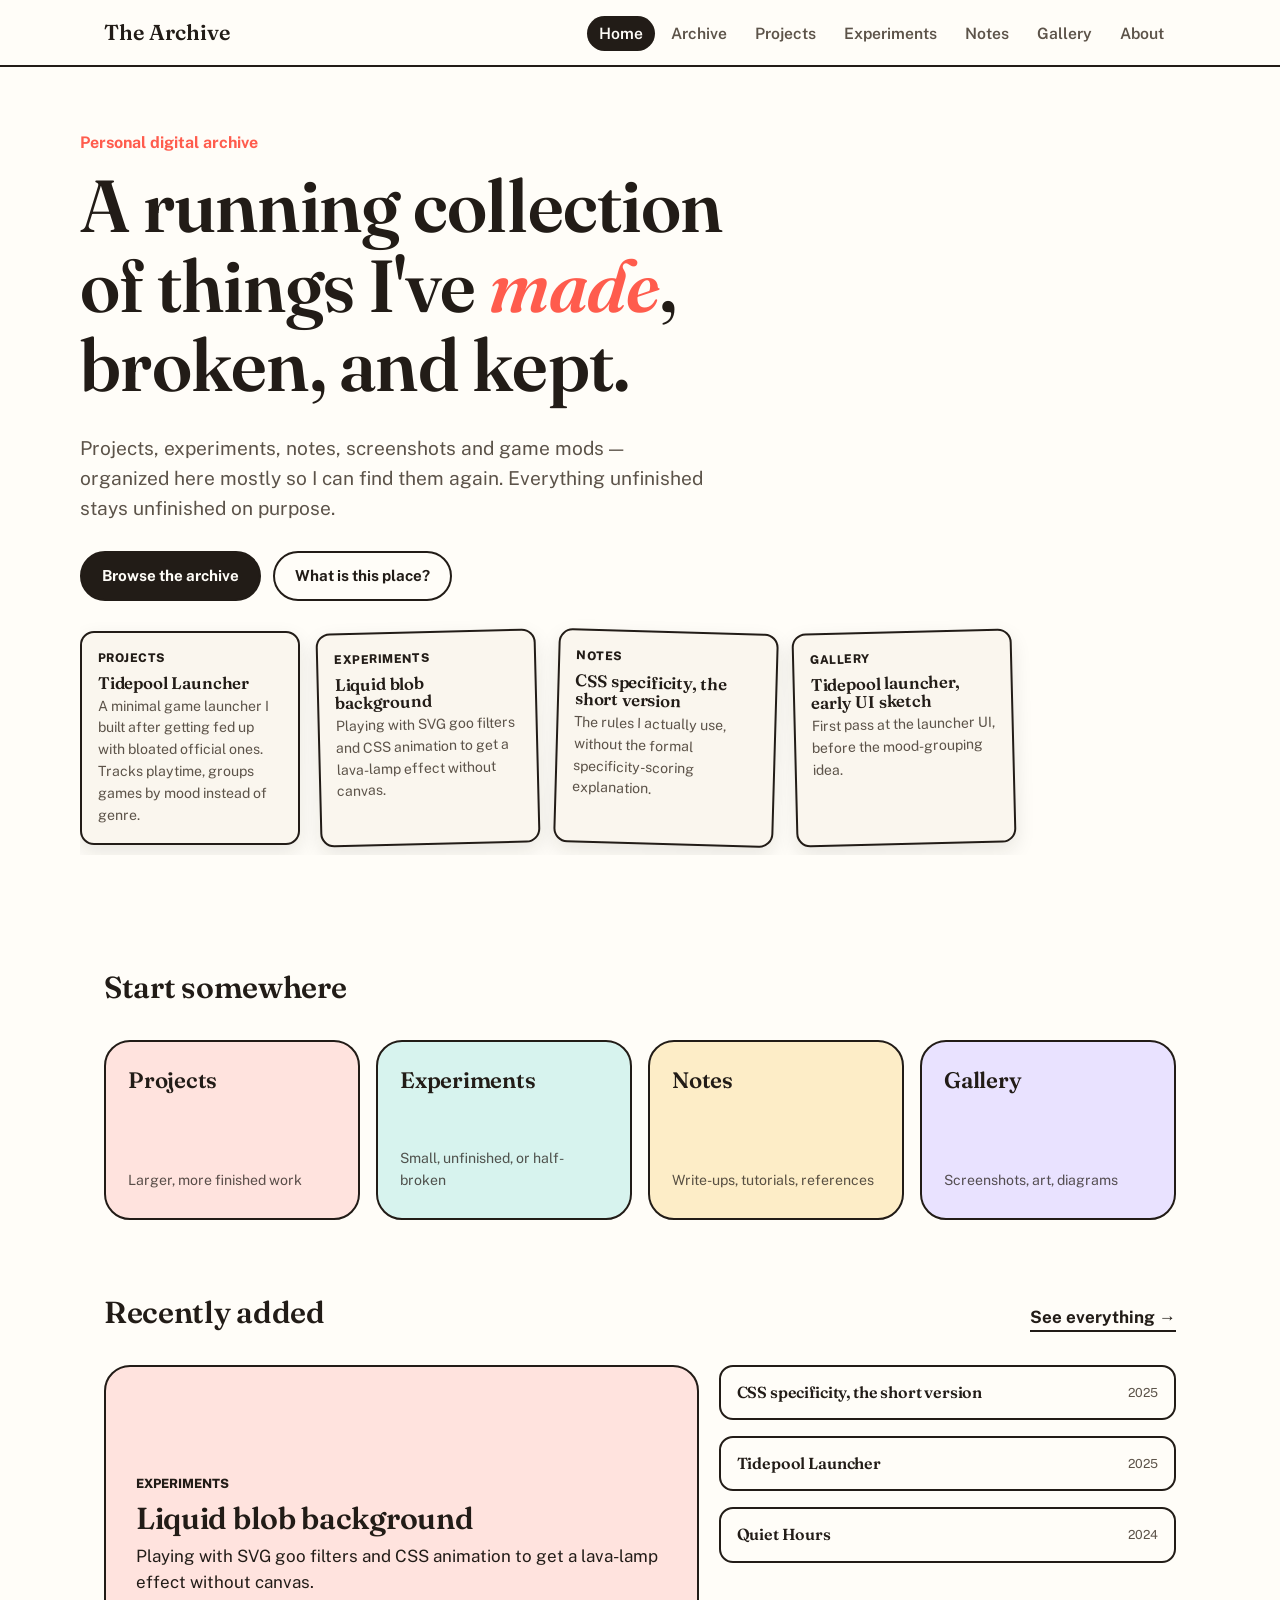
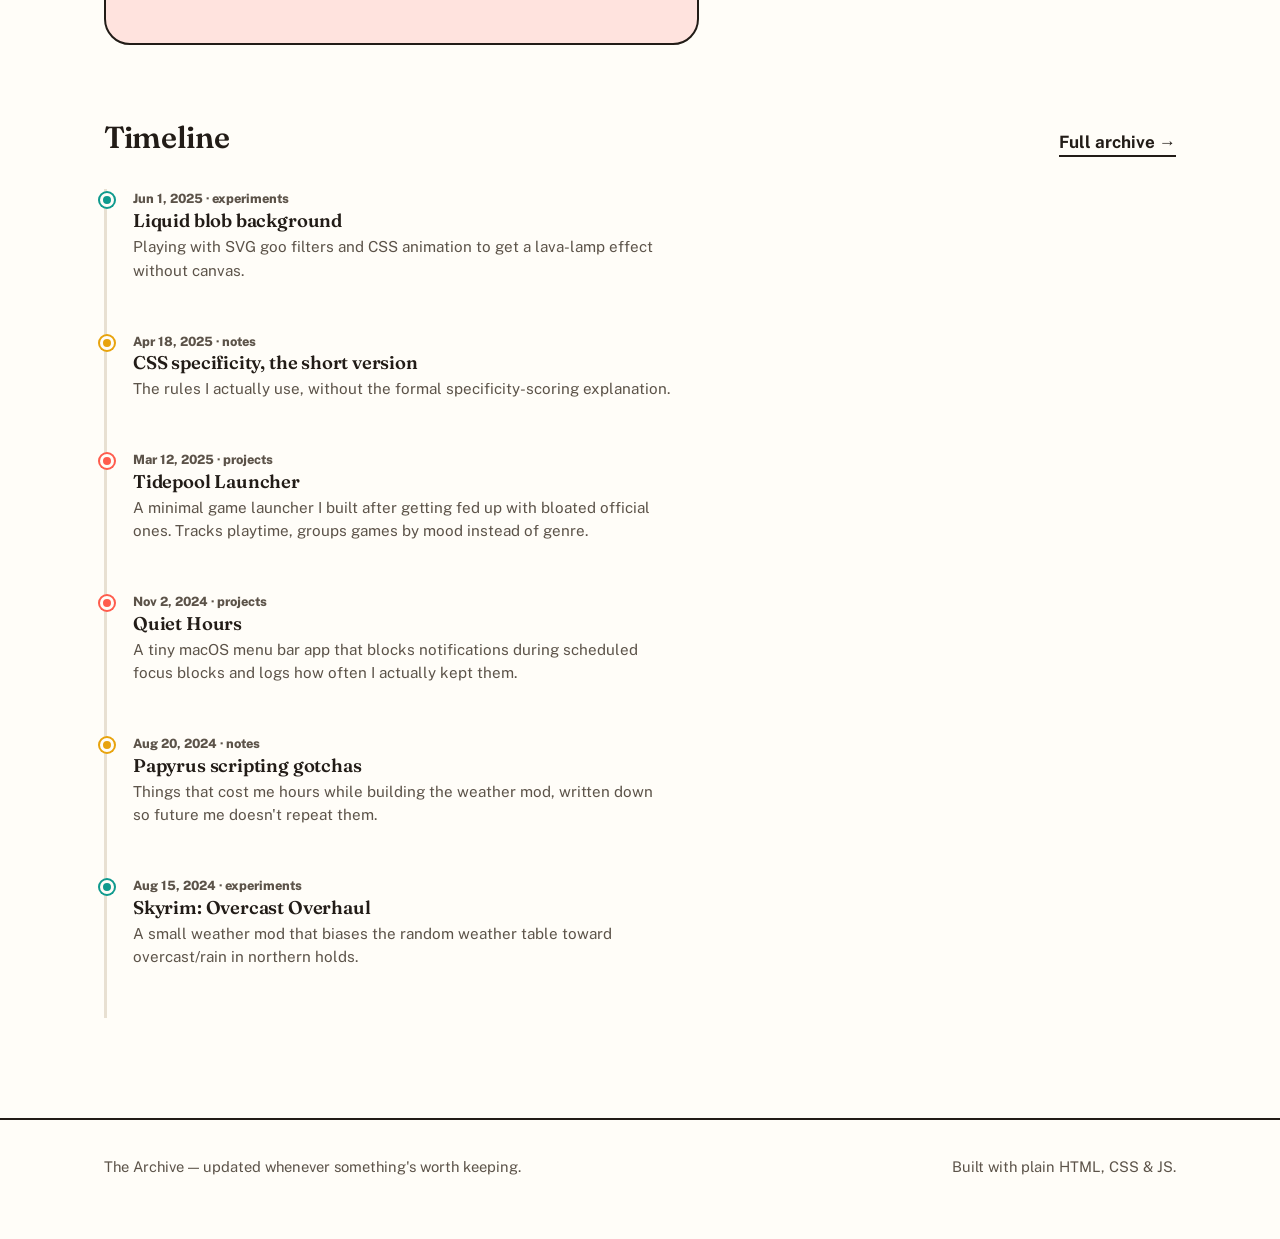
==== index.html @ 6ffc0119 "Add files via upload" ====
<!DOCTYPE html>
<html lang="en">
<head>
<meta charset="UTF-8">
<meta name="viewport" content="width=device-width, initial-scale=1.0">
<title>The Archive — a personal collection</title>
<meta name="description" content="A personal digital archive of projects, experiments, notes, and things worth keeping.">
<link rel="preconnect" href="https://fonts.googleapis.com">
<link href="https://fonts.googleapis.com/css2?family=Fraunces:ital,opsz,wght@0,9..144,500;0,9..144,600;1,9..144,500&family=Public+Sans:wght@400;500;600;700;800&display=swap" rel="stylesheet">
<link rel="stylesheet" href="css/style.css">
</head>
<body data-page="home">

<header class="site-header">
  <div class="container">
    <a class="logo" href="index.html"><span class="dot"></span>The Archive</a>
    <nav class="main-nav" aria-label="Main">
      <ul>
        <li><a href="index.html" data-page="home">Home</a></li>
        <li><a href="archive.html" data-page="archive">Archive</a></li>
        <li><a href="projects.html" data-page="projects">Projects</a></li>
        <li><a href="experiments.html" data-page="experiments">Experiments</a></li>
        <li><a href="notes.html" data-page="notes">Notes</a></li>
        <li><a href="gallery.html" data-page="gallery">Gallery</a></li>
        <li><a href="about.html" data-page="about">About</a></li>
      </ul>
    </nav>
  </div>
</header>

<main>
  <section class="hero container">
    <p class="hero-kicker">Personal digital archive</p>
    <h1>A running collection of things I've <em>made</em>, broken, and kept.</h1>
    <p class="hero-desc">Projects, experiments, notes, screenshots and game mods — organized here mostly so I can find them again. Everything unfinished stays unfinished on purpose.</p>
    <div class="hero-actions">
      <a class="btn btn-solid" href="archive.html">Browse the archive</a>
      <a class="btn" href="about.html">What is this place?</a>
    </div>

    <div class="scrap-strip" id="scrap-strip" aria-label="Recent highlights"></div>
  </section>

  <section class="container">
    <div class="section-heading">
      <h2>Start somewhere</h2>
    </div>
    <div class="category-grid">
      <a class="category-tile c1" href="projects.html">
        <h3>Projects</h3><p>Larger, more finished work</p>
      </a>
      <a class="category-tile c2" href="experiments.html">
        <h3>Experiments</h3><p>Small, unfinished, or half-broken</p>
      </a>
      <a class="category-tile c3" href="notes.html">
        <h3>Notes</h3><p>Write-ups, tutorials, references</p>
      </a>
      <a class="category-tile c4" href="gallery.html">
        <h3>Gallery</h3><p>Screenshots, art, diagrams</p>
      </a>
    </div>
  </section>

  <section class="container">
    <div class="section-heading">
      <h2>Recently added</h2>
      <a href="archive.html">See everything &rarr;</a>
    </div>
    <div class="featured-strip" id="featured-strip"></div>
  </section>

  <section class="container">
    <div class="section-heading">
      <h2>Timeline</h2>
      <a href="archive.html">Full archive &rarr;</a>
    </div>
    <div class="timeline" id="home-timeline"></div>
  </section>
</main>

<footer class="site-footer">
  <div class="container">
    <span>The Archive — updated whenever something's worth keeping.</span>
    <span>Built with plain HTML, CSS &amp; JS.</span>
  </div>
</footer>

<script src="js/data.js"></script>
<script src="js/nav.js"></script>
<script src="js/home.js"></script>
</body>
</html>
---- css/style.css ----
/* ============================================================
   ARCHIVE — design tokens
   ============================================================ */
:root{
  --paper:      #fffdf8;
  --paper-dim:  #faf6ee;
  --ink:        #221c17;
  --ink-soft:   #5c5349;
  --line:       #e8e0d2;

  --coral:   #ff5c4d;   /* Projects */
  --coral-bg:#ffe3de;
  --teal:    #0f9a8e;   /* Experiments */
  --teal-bg: #d7f3ee;
  --gold:    #e8a30d;   /* Notes */
  --gold-bg: #fdedc7;
  --violet:  #7b5cff;   /* Gallery */
  --violet-bg:#e9e2ff;
  --pink:    #ff3d90;   /* misc / status */
  --pink-bg: #ffdcec;
  --green:   #3f9142;
  --green-bg:#dcf0da;

  --radius-s: 6px;
  --radius-m: 14px;
  --radius-l: 26px;

  --font-display: "Fraunces", Georgia, serif;
  --font-body: "Public Sans", -apple-system, "Segoe UI", sans-serif;

  --shadow-tape: 0 8px 20px rgba(34,28,23,.10);
}

*,*::before,*::after{box-sizing:border-box;}
html{scroll-behavior:smooth;}
body{
  margin:0;
  background:var(--paper);
  color:var(--ink);
  font-family:var(--font-body);
  font-size:17px;
  line-height:1.55;
  -webkit-font-smoothing:antialiased;
}
img{max-width:100%;display:block;}
a{color:inherit;}
h1,h2,h3,h4{
  font-family:var(--font-display);
  font-weight:600;
  line-height:1.08;
  margin:0 0 .4em;
  letter-spacing:-.01em;
}
p{margin:0 0 1em;}
.container{max-width:1120px;margin:0 auto;padding:0 24px;}
.visually-hidden{position:absolute;width:1px;height:1px;overflow:hidden;clip:rect(0 0 0 0);}

a:focus-visible,button:focus-visible,input:focus-visible,select:focus-visible{
  outline:3px solid var(--violet);
  outline-offset:2px;
}

@media (prefers-reduced-motion: reduce){
  *{animation-duration:.01ms !important;transition-duration:.01ms !important;}
}

/* ---------------- Nav ---------------- */
.site-header{
  position:sticky;top:0;z-index:40;
  background:rgba(255,253,248,.92);
  backdrop-filter:blur(8px);
  border-bottom:2px solid var(--ink);
}
.site-header .container{
  display:flex;align-items:center;justify-content:space-between;
  padding-top:16px;padding-bottom:16px;
}
.logo{
  font-family:var(--font-display);
  font-size:1.35rem;font-weight:600;
  text-decoration:none;color:var(--ink);
  display:flex;align-items:center;gap:8px;
}
.logo .dot{
  width:10px;height:10px;border-radius:50%;
  background:var(--coral);
  box-shadow:14px 0 0 var(--gold), 28px 0 0 var(--teal);
  display:none;
}
nav.main-nav ul{
  list-style:none;display:flex;gap:4px;margin:0;padding:0;
}
nav.main-nav a{
  text-decoration:none;
  font-size:.98rem;
  padding:8px 12px;
  border-radius:999px;
  color:var(--ink-soft);
  font-weight:600;
}
nav.main-nav a:hover{background:var(--paper-dim);color:var(--ink);}
nav.main-nav a.active{background:var(--ink);color:var(--paper);}
.nav-toggle{display:none;}

@media (max-width:760px){
  .site-header .container{flex-wrap:wrap;}
  nav.main-nav ul{flex-wrap:wrap;gap:6px;padding-top:10px;width:100%;}
  nav.main-nav a{padding:7px 10px;font-size:.9rem;}
}

/* ---------------- Footer ---------------- */
.site-footer{
  border-top:2px solid var(--ink);
  margin-top:100px;
  padding:36px 0 60px;
  color:var(--ink-soft);
  font-size:.92rem;
}
.site-footer .container{display:flex;justify-content:space-between;flex-wrap:wrap;gap:10px;}

/* ---------------- Buttons ---------------- */
.btn{
  display:inline-flex;align-items:center;gap:8px;
  font-family:var(--font-body);font-weight:700;font-size:.95rem;
  padding:11px 20px;border-radius:999px;
  border:2px solid var(--ink);
  text-decoration:none;color:var(--ink);background:var(--paper);
  cursor:pointer;
}
.btn:hover{transform:translateY(-1px);}
.btn-solid{background:var(--ink);color:var(--paper);}
.btn-solid:hover{background:#000;}

/* ---------------- Tags / pills ---------------- */
.pill{
  display:inline-block;font-size:.78rem;font-weight:700;
  padding:3px 11px;border-radius:999px;
  background:var(--paper-dim);color:var(--ink-soft);
  border:1px solid var(--line);
}
.status-Completed{background:var(--green-bg);color:#215c24;border-color:transparent;}
.status-In-Progress{background:var(--gold-bg);color:#7a5300;border-color:transparent;}
.status-Abandoned{background:#f1e6df;color:#7a5b4a;border-color:transparent;}
.status-Archived{background:var(--violet-bg);color:#3f2b9e;border-color:transparent;}
.status-Experimental{background:var(--teal-bg);color:#0a5f57;border-color:transparent;}

.cat-projects{--cat:var(--coral);--cat-bg:var(--coral-bg);}
.cat-experiments{--cat:var(--teal);--cat-bg:var(--teal-bg);}
.cat-notes{--cat:var(--gold);--cat-bg:var(--gold-bg);}
.cat-gallery{--cat:var(--violet);--cat-bg:var(--violet-bg);}

/* ============================================================
   HOME
   ============================================================ */
.hero{
  padding:64px 0 40px;
  position:relative;
}
.hero-kicker{
  font-weight:700;color:var(--coral);font-size:1rem;margin-bottom:10px;
}
.hero h1{
  font-size:clamp(2.6rem,6vw,4.6rem);
  max-width:14ch;
}
.hero h1 em{
  font-style:italic;color:var(--coral);
}
.hero-desc{
  font-size:1.2rem;color:var(--ink-soft);max-width:52ch;margin-top:18px;
}
.hero-actions{display:flex;gap:12px;margin-top:28px;flex-wrap:wrap;}

.scrap-strip{
  display:flex;gap:18px;overflow-x:auto;padding:30px 0 10px;
  scrollbar-width:none;
}
.scrap-strip::-webkit-scrollbar{display:none;}
.scrap-card{
  flex:0 0 220px;
  background:var(--paper-dim);
  border:2px solid var(--ink);
  border-radius:var(--radius-m);
  padding:16px;
  box-shadow:var(--shadow-tape);
}
.scrap-card:nth-child(2n){transform:rotate(-1.4deg);}
.scrap-card:nth-child(3n){transform:rotate(1.6deg);}
.scrap-card .k{font-size:.75rem;font-weight:800;text-transform:uppercase;letter-spacing:.04em;}
.scrap-card h4{font-size:1.05rem;margin:6px 0 4px;}
.scrap-card p{font-size:.88rem;color:var(--ink-soft);margin:0;}

.section-heading{
  display:flex;align-items:baseline;justify-content:space-between;
  margin:76px 0 24px;flex-wrap:wrap;gap:10px;
}
.section-heading h2{font-size:1.9rem;}
.section-heading a{font-weight:700;text-decoration:none;border-bottom:2px solid currentColor;}

.category-grid{
  display:grid;grid-template-columns:repeat(4,1fr);gap:16px;
}
.category-tile{
  border-radius:var(--radius-l);
  padding:26px 22px;min-height:180px;
  display:flex;flex-direction:column;justify-content:space-between;
  text-decoration:none;color:var(--ink);
  border:2px solid var(--ink);
}
.category-tile h3{font-size:1.4rem;margin:0;}
.category-tile p{font-size:.88rem;margin:0;color:var(--ink);opacity:.75;}
.category-tile.c1{background:var(--coral-bg);}
.category-tile.c2{background:var(--teal-bg);}
.category-tile.c3{background:var(--gold-bg);}
.category-tile.c4{background:var(--violet-bg);}
.category-tile:hover{transform:translateY(-3px);}

@media (max-width:900px){.category-grid{grid-template-columns:repeat(2,1fr);}}
@media (max-width:520px){.category-grid{grid-template-columns:1fr;}}

/* timeline (home + archive) */
.timeline{position:relative;margin-top:10px;padding-left:26px;border-left:3px solid var(--line);}
.timeline-item{position:relative;padding-bottom:34px;}
.timeline-item::before{
  content:"";position:absolute;left:-33px;top:4px;
  width:14px;height:14px;border-radius:50%;
  background:var(--dot,var(--coral));border:3px solid var(--paper);
  box-shadow:0 0 0 2px var(--dot,var(--coral));
}
.timeline-item .t-year{font-size:.8rem;font-weight:800;color:var(--ink-soft);}
.timeline-item h4{margin:2px 0 4px;font-size:1.15rem;}
.timeline-item p{color:var(--ink-soft);font-size:.95rem;max-width:60ch;}

/* ============================================================
   Cards (used across archive/projects/experiments)
   ============================================================ */
.entry-grid{
  display:grid;grid-template-columns:repeat(auto-fill,minmax(260px,1fr));gap:20px;
}
.entry-card{
  border:2px solid var(--ink);
  border-radius:var(--radius-m);
  background:var(--paper);
  text-decoration:none;color:var(--ink);
  overflow:hidden;
  display:flex;flex-direction:column;
}
.entry-card .thumb{
  aspect-ratio:16/10;background:var(--cat-bg,var(--paper-dim));
  display:flex;align-items:center;justify-content:center;
  font-family:var(--font-display);font-size:2.4rem;color:var(--cat,var(--ink-soft));
  border-bottom:2px solid var(--ink);
}
.entry-card .body{padding:16px;display:flex;flex-direction:column;gap:8px;flex:1;}
.entry-card h3{font-size:1.15rem;margin:0;}
.entry-card p{font-size:.9rem;color:var(--ink-soft);margin:0;flex:1;}
.entry-card .meta{display:flex;gap:6px;flex-wrap:wrap;align-items:center;}
.entry-card:hover{transform:translateY(-3px);}
.entry-card.big{grid-column:span 2;}
@media (max-width:640px){.entry-card.big{grid-column:span 1;}}

/* featured strip on home */
.featured-strip{display:grid;grid-template-columns:1.3fr 1fr;gap:20px;}
@media (max-width:800px){.featured-strip{grid-template-columns:1fr;}}
.featured-main{
  border:2px solid var(--ink);border-radius:var(--radius-l);
  background:var(--coral-bg);padding:30px;min-height:280px;
  display:flex;flex-direction:column;justify-content:flex-end;
  text-decoration:none;color:var(--ink);
}
.featured-main .k{font-weight:800;font-size:.8rem;text-transform:uppercase;}
.featured-main h3{font-size:1.9rem;margin:8px 0;}
.featured-side{display:flex;flex-direction:column;gap:16px;}
.mini-card{
  border:2px solid var(--ink);border-radius:var(--radius-m);
  padding:16px;background:var(--paper);text-decoration:none;color:var(--ink);
  display:flex;justify-content:space-between;align-items:center;gap:10px;
}
.mini-card h4{font-size:1rem;margin:0;}
.mini-card span{font-size:.78rem;color:var(--ink-soft);}

/* ============================================================
   ARCHIVE page — filters
   ============================================================ */
.archive-toolbar{
  display:flex;gap:12px;flex-wrap:wrap;align-items:center;
  padding:18px 0 26px;border-bottom:2px solid var(--ink);margin-bottom:28px;
}
.archive-toolbar input[type="search"]{
  flex:1;min-width:200px;
  padding:11px 16px;border-radius:999px;border:2px solid var(--ink);
  font-family:var(--font-body);font-size:.95rem;background:var(--paper);
}
.filter-select{
  padding:10px 14px;border-radius:999px;border:2px solid var(--ink);
  background:var(--paper);font-family:var(--font-body);font-weight:600;font-size:.9rem;
}
.chip-row{display:flex;gap:8px;flex-wrap:wrap;margin-bottom:26px;}
.chip{
  border:2px solid var(--line);background:var(--paper);
  border-radius:999px;padding:6px 14px;font-size:.85rem;font-weight:700;
  cursor:pointer;color:var(--ink-soft);
}
.chip.active{border-color:var(--ink);background:var(--ink);color:var(--paper);}
.results-count{font-size:.9rem;color:var(--ink-soft);margin-bottom:18px;}
.empty-state{padding:60px 0;text-align:center;color:var(--ink-soft);}

/* ============================================================
   Notes list / reading
   ============================================================ */
.notes-list{display:flex;flex-direction:column;}
.note-row{
  display:flex;justify-content:space-between;gap:20px;
  padding:22px 0;border-bottom:1px solid var(--line);
  text-decoration:none;color:var(--ink);align-items:baseline;flex-wrap:wrap;
}
.note-row h3{font-size:1.2rem;margin:0 0 4px;}
.note-row p{margin:0;color:var(--ink-soft);font-size:.92rem;max-width:60ch;}
.note-row .date{font-size:.82rem;color:var(--ink-soft);white-space:nowrap;}

.prose{max-width:68ch;font-size:1.08rem;}
.prose h2{margin-top:1.6em;font-size:1.5rem;}
.prose ul{padding-left:1.2em;}
.prose code{background:var(--paper-dim);padding:2px 6px;border-radius:4px;font-size:.9em;}
.prose pre{background:var(--ink);color:var(--paper);padding:16px;border-radius:var(--radius-s);overflow:auto;}

/* ============================================================
   Gallery — masonry
   ============================================================ */
.masonry{
  columns:4 220px;column-gap:16px;
}
.masonry figure{
  break-inside:avoid;margin:0 0 16px;
  border:2px solid var(--ink);border-radius:var(--radius-m);
  overflow:hidden;background:var(--paper-dim);
  cursor:zoom-in;
}
.masonry img{width:100%;display:block;}
.masonry figcaption{padding:10px 12px;font-size:.85rem;color:var(--ink-soft);}
.lightbox{
  position:fixed;inset:0;background:rgba(34,28,23,.92);
  display:none;align-items:center;justify-content:center;z-index:100;padding:30px;
  flex-direction:column;gap:14px;
}
.lightbox.open{display:flex;}
.lightbox img{max-height:80vh;max-width:90vw;border-radius:var(--radius-s);}
.lightbox p{color:var(--paper);font-size:.9rem;}
.lightbox-close{
  position:absolute;top:20px;right:26px;color:var(--paper);
  background:none;border:none;font-size:1.8rem;cursor:pointer;
}

/* ============================================================
   Detail pages (project / experiment)
   ============================================================ */
.detail-hero{padding:50px 0 20px;border-bottom:2px solid var(--ink);}
.detail-hero .meta-row{display:flex;gap:8px;flex-wrap:wrap;margin-bottom:16px;}
.detail-hero h1{font-size:clamp(2rem,4vw,3rem);max-width:20ch;}
.detail-hero .desc{font-size:1.1rem;color:var(--ink-soft);max-width:60ch;}
.detail-grid{display:grid;grid-template-columns:2fr 1fr;gap:50px;padding:40px 0 80px;}
@media (max-width:800px){.detail-grid{grid-template-columns:1fr;}}
.detail-images{display:flex;flex-direction:column;gap:16px;margin-bottom:30px;}
.detail-images img{border:2px solid var(--ink);border-radius:var(--radius-m);}
.side-panel{
  background:var(--paper-dim);border:2px solid var(--ink);border-radius:var(--radius-m);
  padding:22px;align-self:start;
}
.side-panel dt{font-size:.75rem;font-weight:800;text-transform:uppercase;color:var(--ink-soft);margin-top:16px;}
.side-panel dt:first-child{margin-top:0;}
.side-panel dd{margin:4px 0 0;font-size:.95rem;}
.side-panel .tags{display:flex;gap:6px;flex-wrap:wrap;}
.related-row{display:flex;gap:14px;flex-wrap:wrap;margin-top:10px;}

/* ============================================================
   About page
   ============================================================ */
.about-hero{padding:60px 0 20px;}
.about-hero h1{font-size:clamp(2.2rem,5vw,3.4rem);max-width:16ch;}
.about-blocks{display:flex;flex-direction:column;gap:0;}
.about-block{
  display:grid;grid-template-columns:200px 1fr;gap:40px;
  padding:40px 0;border-top:1px solid var(--line);
}
@media (max-width:700px){.about-block{grid-template-columns:1fr;gap:12px;}}
.about-block h3{font-size:1.1rem;color:var(--coral);}
.about-block p{color:var(--ink-soft);max-width:62ch;}

/* page intro used on category pages */
.page-intro{padding:50px 0 10px;border-bottom:2px solid var(--ink);margin-bottom:30px;}
.page-intro .hero-kicker{margin-bottom:6px;}
.page-intro h1{font-size:clamp(2.2rem,5vw,3.2rem);}
.page-intro p{color:var(--ink-soft);font-size:1.05rem;max-width:56ch;}
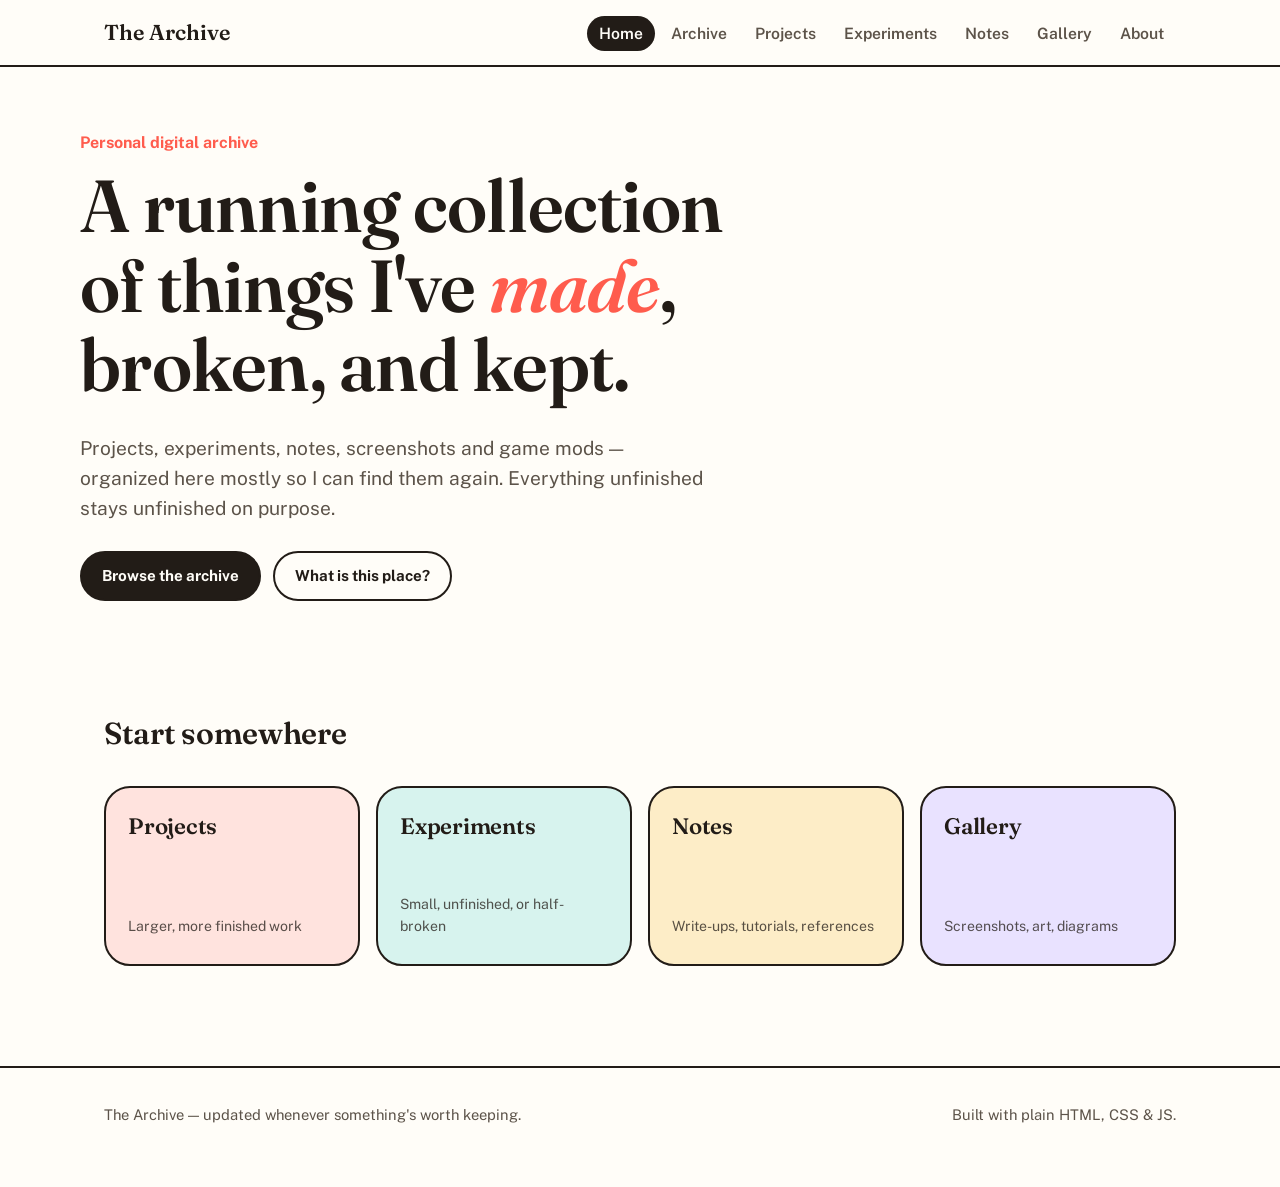
==== commit b38918d8: "Add files via upload" ====
--- a/index.html
+++ b/index.html
@@ -37,8 +37,6 @@
       <a class="btn btn-solid" href="archive.html">Browse the archive</a>
       <a class="btn" href="about.html">What is this place?</a>
     </div>
-
-    <div class="scrap-strip" id="scrap-strip" aria-label="Recent highlights"></div>
   </section>
 
   <section class="container">
@@ -60,22 +58,6 @@
       </a>
     </div>
   </section>
-
-  <section class="container">
-    <div class="section-heading">
-      <h2>Recently added</h2>
-      <a href="archive.html">See everything &rarr;</a>
-    </div>
-    <div class="featured-strip" id="featured-strip"></div>
-  </section>
-
-  <section class="container">
-    <div class="section-heading">
-      <h2>Timeline</h2>
-      <a href="archive.html">Full archive &rarr;</a>
-    </div>
-    <div class="timeline" id="home-timeline"></div>
-  </section>
 </main>
 
 <footer class="site-footer">
@@ -85,8 +67,6 @@
   </div>
 </footer>
 
-<script src="js/data.js"></script>
 <script src="js/nav.js"></script>
-<script src="js/home.js"></script>
 </body>
 </html>
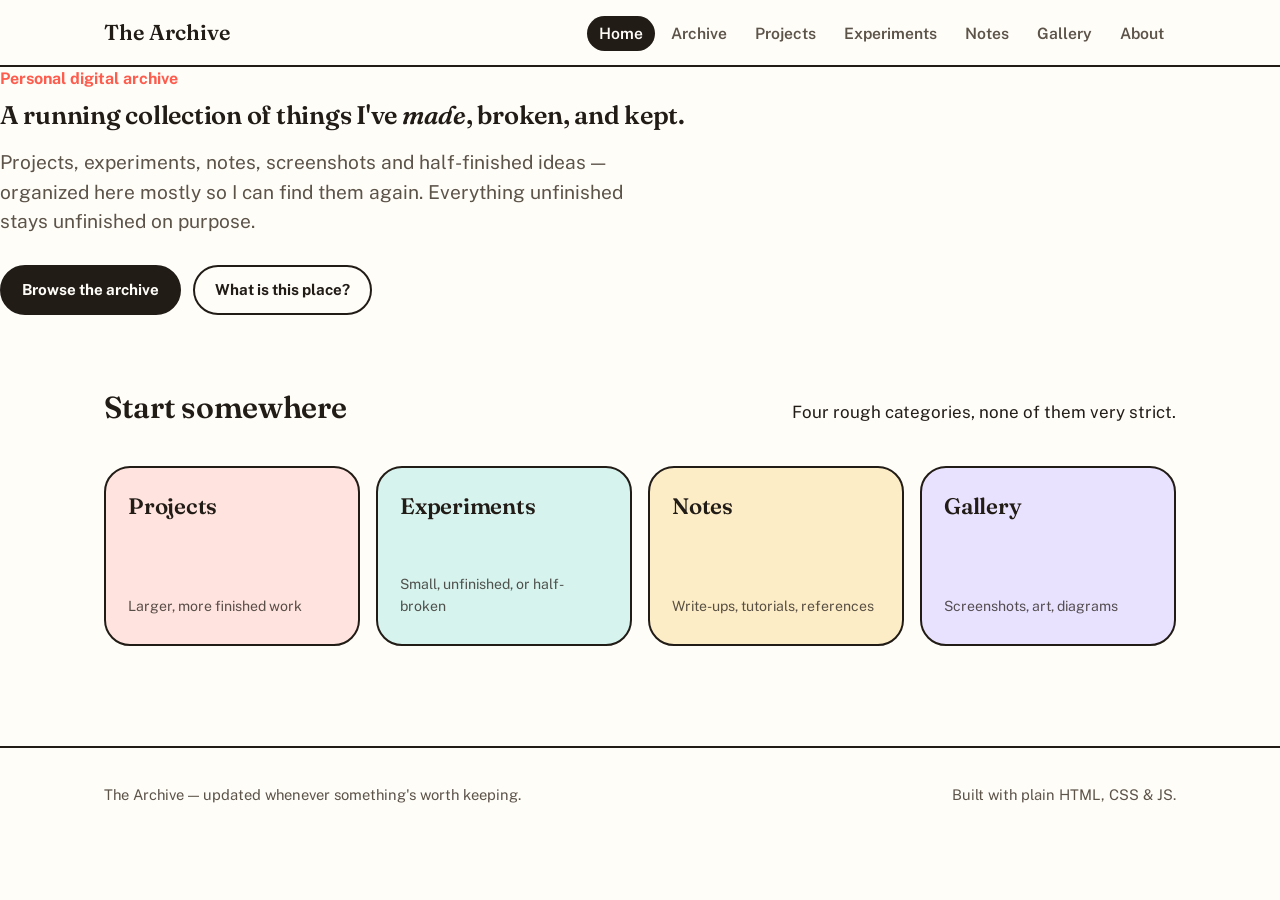
==== commit 86d0787a: "Add files via upload" ====
--- a/index.html
+++ b/index.html
@@ -14,6 +14,9 @@
 <header class="site-header">
   <div class="container">
     <a class="logo" href="index.html"><span class="dot"></span>The Archive</a>
+    <button class="nav-toggle" aria-label="Toggle navigation" aria-expanded="false">
+      <span></span><span></span><span></span>
+    </button>
     <nav class="main-nav" aria-label="Main">
       <ul>
         <li><a href="index.html" data-page="home">Home</a></li>
@@ -29,19 +32,22 @@
 </header>
 
 <main>
-  <section class="hero container">
-    <p class="hero-kicker">Personal digital archive</p>
-    <h1>A running collection of things I've <em>made</em>, broken, and kept.</h1>
-    <p class="hero-desc">Projects, experiments, notes, screenshots and game mods — organized here mostly so I can find them again. Everything unfinished stays unfinished on purpose.</p>
-    <div class="hero-actions">
-      <a class="btn btn-solid" href="archive.html">Browse the archive</a>
-      <a class="btn" href="about.html">What is this place?</a>
+  <section class="hero-visual">
+    <div class="hero-content">
+      <p class="hero-kicker">Personal digital archive</p>
+      <h1>A running collection of things I've <em>made</em>, broken, and kept.</h1>
+      <p class="hero-desc">Projects, experiments, notes, screenshots and half-finished ideas — organized here mostly so I can find them again. Everything unfinished stays unfinished on purpose.</p>
+      <div class="hero-actions">
+        <a class="btn btn-solid" href="archive.html">Browse the archive</a>
+        <a class="btn" href="about.html">What is this place?</a>
+      </div>
     </div>
   </section>
 
   <section class="container">
     <div class="section-heading">
       <h2>Start somewhere</h2>
+      <p>Four rough categories, none of them very strict.</p>
     </div>
     <div class="category-grid">
       <a class="category-tile c1" href="projects.html">
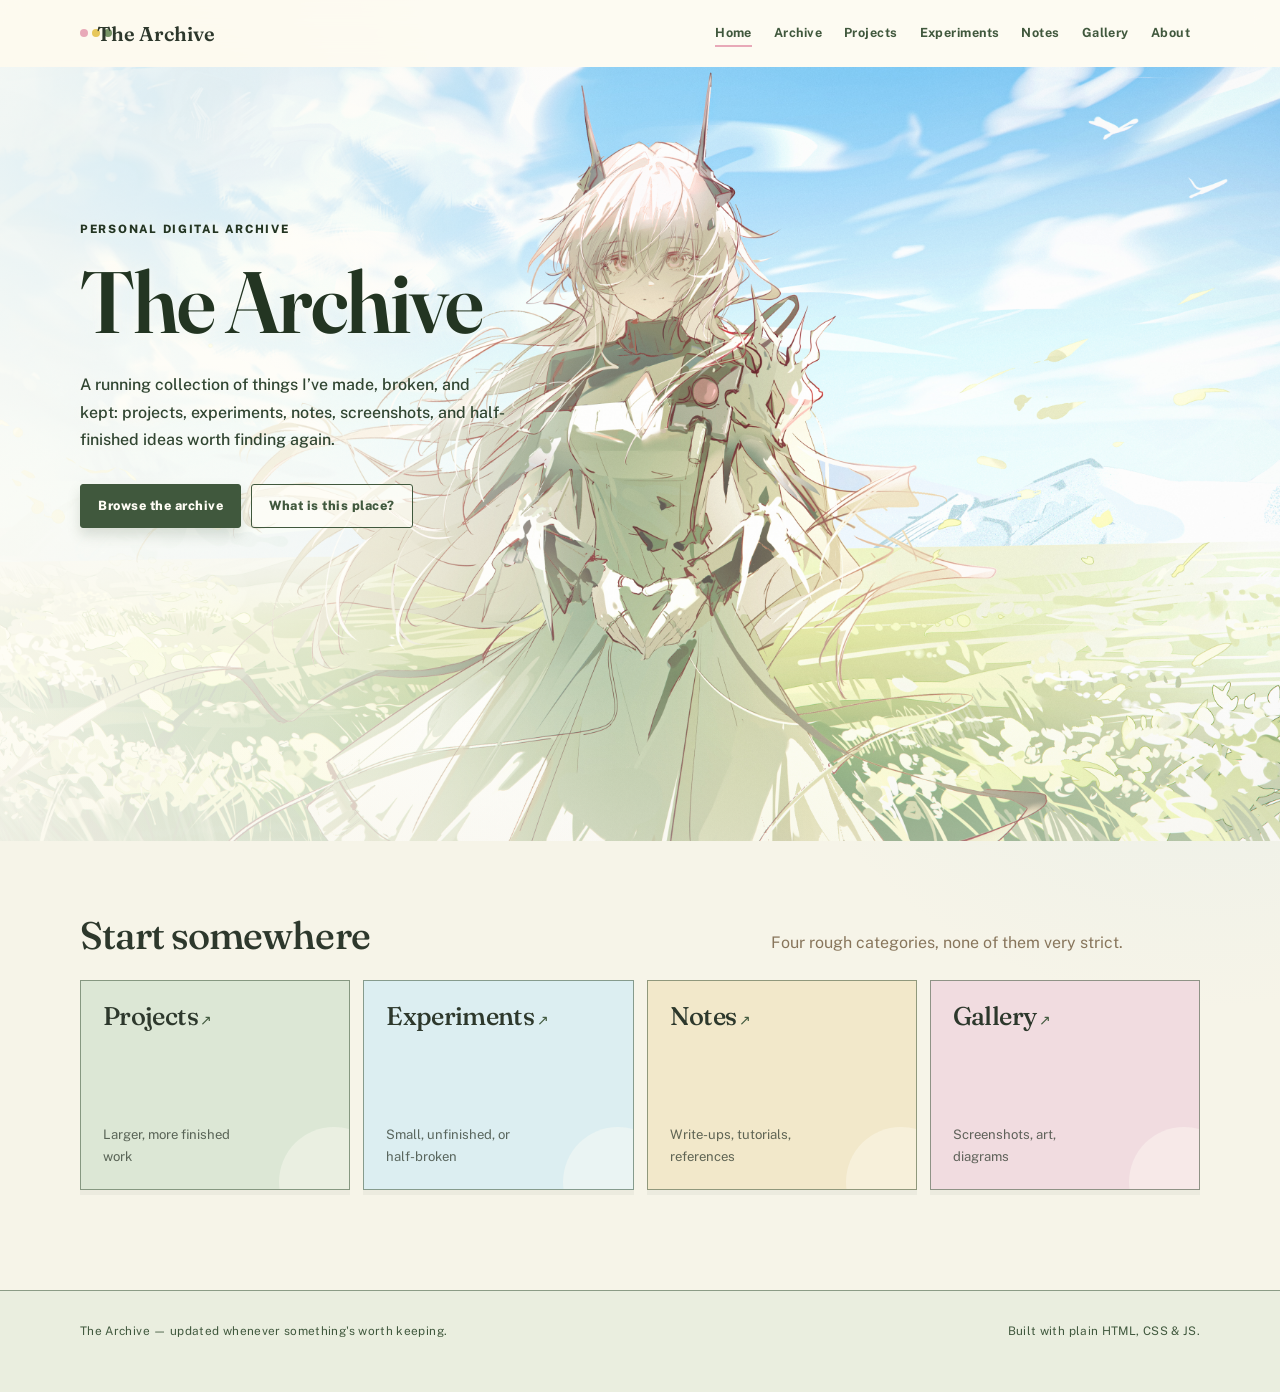
==== commit 88dc8ff5: "Add files via upload" ====
--- a/index.html
+++ b/index.html
@@ -35,8 +35,8 @@
   <section class="hero-visual">
     <div class="hero-content">
       <p class="hero-kicker">Personal digital archive</p>
-      <h1>A running collection of things I've <em>made</em>, broken, and kept.</h1>
-      <p class="hero-desc">Projects, experiments, notes, screenshots and half-finished ideas — organized here mostly so I can find them again. Everything unfinished stays unfinished on purpose.</p>
+      <h1>The Archive</h1>
+      <p class="hero-desc">A running collection of things I’ve made, broken, and kept: projects, experiments, notes, screenshots, and half-finished ideas worth finding again.</p>
       <div class="hero-actions">
         <a class="btn btn-solid" href="archive.html">Browse the archive</a>
         <a class="btn" href="about.html">What is this place?</a>
--- a/css/style.css
+++ b/css/style.css
@@ -1,393 +1,9 @@
-/* ============================================================
-   ARCHIVE — design tokens
-   ============================================================ */
-:root{
-  --paper:      #fffdf8;
-  --paper-dim:  #faf6ee;
-  --ink:        #221c17;
-  --ink-soft:   #5c5349;
-  --line:       #e8e0d2;
-
-  --coral:   #ff5c4d;   /* Projects */
-  --coral-bg:#ffe3de;
-  --teal:    #0f9a8e;   /* Experiments */
-  --teal-bg: #d7f3ee;
-  --gold:    #e8a30d;   /* Notes */
-  --gold-bg: #fdedc7;
-  --violet:  #7b5cff;   /* Gallery */
-  --violet-bg:#e9e2ff;
-  --pink:    #ff3d90;   /* misc / status */
-  --pink-bg: #ffdcec;
-  --green:   #3f9142;
-  --green-bg:#dcf0da;
-
-  --radius-s: 6px;
-  --radius-m: 14px;
-  --radius-l: 26px;
-
-  --font-display: "Fraunces", Georgia, serif;
-  --font-body: "Public Sans", -apple-system, "Segoe UI", sans-serif;
-
-  --shadow-tape: 0 8px 20px rgba(34,28,23,.10);
-}
-
-*,*::before,*::after{box-sizing:border-box;}
-html{scroll-behavior:smooth;}
-body{
-  margin:0;
-  background:var(--paper);
-  color:var(--ink);
-  font-family:var(--font-body);
-  font-size:17px;
-  line-height:1.55;
-  -webkit-font-smoothing:antialiased;
-}
-img{max-width:100%;display:block;}
-a{color:inherit;}
-h1,h2,h3,h4{
-  font-family:var(--font-display);
-  font-weight:600;
-  line-height:1.08;
-  margin:0 0 .4em;
-  letter-spacing:-.01em;
-}
-p{margin:0 0 1em;}
-.container{max-width:1120px;margin:0 auto;padding:0 24px;}
-.visually-hidden{position:absolute;width:1px;height:1px;overflow:hidden;clip:rect(0 0 0 0);}
-
-a:focus-visible,button:focus-visible,input:focus-visible,select:focus-visible{
-  outline:3px solid var(--violet);
-  outline-offset:2px;
-}
-
-@media (prefers-reduced-motion: reduce){
-  *{animation-duration:.01ms !important;transition-duration:.01ms !important;}
-}
-
-/* ---------------- Nav ---------------- */
-.site-header{
-  position:sticky;top:0;z-index:40;
-  background:rgba(255,253,248,.92);
-  backdrop-filter:blur(8px);
-  border-bottom:2px solid var(--ink);
-}
-.site-header .container{
-  display:flex;align-items:center;justify-content:space-between;
-  padding-top:16px;padding-bottom:16px;
-}
-.logo{
-  font-family:var(--font-display);
-  font-size:1.35rem;font-weight:600;
-  text-decoration:none;color:var(--ink);
-  display:flex;align-items:center;gap:8px;
-}
-.logo .dot{
-  width:10px;height:10px;border-radius:50%;
-  background:var(--coral);
-  box-shadow:14px 0 0 var(--gold), 28px 0 0 var(--teal);
-  display:none;
-}
-nav.main-nav ul{
-  list-style:none;display:flex;gap:4px;margin:0;padding:0;
-}
-nav.main-nav a{
-  text-decoration:none;
-  font-size:.98rem;
-  padding:8px 12px;
-  border-radius:999px;
-  color:var(--ink-soft);
-  font-weight:600;
-}
-nav.main-nav a:hover{background:var(--paper-dim);color:var(--ink);}
-nav.main-nav a.active{background:var(--ink);color:var(--paper);}
-.nav-toggle{display:none;}
-
-@media (max-width:760px){
-  .site-header .container{flex-wrap:wrap;}
-  nav.main-nav ul{flex-wrap:wrap;gap:6px;padding-top:10px;width:100%;}
-  nav.main-nav a{padding:7px 10px;font-size:.9rem;}
-}
-
-/* ---------------- Footer ---------------- */
-.site-footer{
-  border-top:2px solid var(--ink);
-  margin-top:100px;
-  padding:36px 0 60px;
-  color:var(--ink-soft);
-  font-size:.92rem;
-}
-.site-footer .container{display:flex;justify-content:space-between;flex-wrap:wrap;gap:10px;}
-
-/* ---------------- Buttons ---------------- */
-.btn{
-  display:inline-flex;align-items:center;gap:8px;
-  font-family:var(--font-body);font-weight:700;font-size:.95rem;
-  padding:11px 20px;border-radius:999px;
-  border:2px solid var(--ink);
-  text-decoration:none;color:var(--ink);background:var(--paper);
-  cursor:pointer;
-}
-.btn:hover{transform:translateY(-1px);}
-.btn-solid{background:var(--ink);color:var(--paper);}
-.btn-solid:hover{background:#000;}
-
-/* ---------------- Tags / pills ---------------- */
-.pill{
-  display:inline-block;font-size:.78rem;font-weight:700;
-  padding:3px 11px;border-radius:999px;
-  background:var(--paper-dim);color:var(--ink-soft);
-  border:1px solid var(--line);
-}
-.status-Completed{background:var(--green-bg);color:#215c24;border-color:transparent;}
-.status-In-Progress{background:var(--gold-bg);color:#7a5300;border-color:transparent;}
-.status-Abandoned{background:#f1e6df;color:#7a5b4a;border-color:transparent;}
-.status-Archived{background:var(--violet-bg);color:#3f2b9e;border-color:transparent;}
-.status-Experimental{background:var(--teal-bg);color:#0a5f57;border-color:transparent;}
-
-.cat-projects{--cat:var(--coral);--cat-bg:var(--coral-bg);}
-.cat-experiments{--cat:var(--teal);--cat-bg:var(--teal-bg);}
-.cat-notes{--cat:var(--gold);--cat-bg:var(--gold-bg);}
-.cat-gallery{--cat:var(--violet);--cat-bg:var(--violet-bg);}
-
-/* ============================================================
-   HOME
-   ============================================================ */
-.hero{
-  padding:64px 0 40px;
-  position:relative;
-}
-.hero-kicker{
-  font-weight:700;color:var(--coral);font-size:1rem;margin-bottom:10px;
-}
-.hero h1{
-  font-size:clamp(2.6rem,6vw,4.6rem);
-  max-width:14ch;
-}
-.hero h1 em{
-  font-style:italic;color:var(--coral);
-}
-.hero-desc{
-  font-size:1.2rem;color:var(--ink-soft);max-width:52ch;margin-top:18px;
-}
-.hero-actions{display:flex;gap:12px;margin-top:28px;flex-wrap:wrap;}
-
-.scrap-strip{
-  display:flex;gap:18px;overflow-x:auto;padding:30px 0 10px;
-  scrollbar-width:none;
-}
-.scrap-strip::-webkit-scrollbar{display:none;}
-.scrap-card{
-  flex:0 0 220px;
-  background:var(--paper-dim);
-  border:2px solid var(--ink);
-  border-radius:var(--radius-m);
-  padding:16px;
-  box-shadow:var(--shadow-tape);
-}
-.scrap-card:nth-child(2n){transform:rotate(-1.4deg);}
-.scrap-card:nth-child(3n){transform:rotate(1.6deg);}
-.scrap-card .k{font-size:.75rem;font-weight:800;text-transform:uppercase;letter-spacing:.04em;}
-.scrap-card h4{font-size:1.05rem;margin:6px 0 4px;}
-.scrap-card p{font-size:.88rem;color:var(--ink-soft);margin:0;}
-
-.section-heading{
-  display:flex;align-items:baseline;justify-content:space-between;
-  margin:76px 0 24px;flex-wrap:wrap;gap:10px;
-}
-.section-heading h2{font-size:1.9rem;}
-.section-heading a{font-weight:700;text-decoration:none;border-bottom:2px solid currentColor;}
-
-.category-grid{
-  display:grid;grid-template-columns:repeat(4,1fr);gap:16px;
-}
-.category-tile{
-  border-radius:var(--radius-l);
-  padding:26px 22px;min-height:180px;
-  display:flex;flex-direction:column;justify-content:space-between;
-  text-decoration:none;color:var(--ink);
-  border:2px solid var(--ink);
-}
-.category-tile h3{font-size:1.4rem;margin:0;}
-.category-tile p{font-size:.88rem;margin:0;color:var(--ink);opacity:.75;}
-.category-tile.c1{background:var(--coral-bg);}
-.category-tile.c2{background:var(--teal-bg);}
-.category-tile.c3{background:var(--gold-bg);}
-.category-tile.c4{background:var(--violet-bg);}
-.category-tile:hover{transform:translateY(-3px);}
-
-@media (max-width:900px){.category-grid{grid-template-columns:repeat(2,1fr);}}
-@media (max-width:520px){.category-grid{grid-template-columns:1fr;}}
-
-/* timeline (home + archive) */
-.timeline{position:relative;margin-top:10px;padding-left:26px;border-left:3px solid var(--line);}
-.timeline-item{position:relative;padding-bottom:34px;}
-.timeline-item::before{
-  content:"";position:absolute;left:-33px;top:4px;
-  width:14px;height:14px;border-radius:50%;
-  background:var(--dot,var(--coral));border:3px solid var(--paper);
-  box-shadow:0 0 0 2px var(--dot,var(--coral));
-}
-.timeline-item .t-year{font-size:.8rem;font-weight:800;color:var(--ink-soft);}
-.timeline-item h4{margin:2px 0 4px;font-size:1.15rem;}
-.timeline-item p{color:var(--ink-soft);font-size:.95rem;max-width:60ch;}
-
-/* ============================================================
-   Cards (used across archive/projects/experiments)
-   ============================================================ */
-.entry-grid{
-  display:grid;grid-template-columns:repeat(auto-fill,minmax(260px,1fr));gap:20px;
-}
-.entry-card{
-  border:2px solid var(--ink);
-  border-radius:var(--radius-m);
-  background:var(--paper);
-  text-decoration:none;color:var(--ink);
-  overflow:hidden;
-  display:flex;flex-direction:column;
-}
-.entry-card .thumb{
-  aspect-ratio:16/10;background:var(--cat-bg,var(--paper-dim));
-  display:flex;align-items:center;justify-content:center;
-  font-family:var(--font-display);font-size:2.4rem;color:var(--cat,var(--ink-soft));
-  border-bottom:2px solid var(--ink);
-}
-.entry-card .body{padding:16px;display:flex;flex-direction:column;gap:8px;flex:1;}
-.entry-card h3{font-size:1.15rem;margin:0;}
-.entry-card p{font-size:.9rem;color:var(--ink-soft);margin:0;flex:1;}
-.entry-card .meta{display:flex;gap:6px;flex-wrap:wrap;align-items:center;}
-.entry-card:hover{transform:translateY(-3px);}
-.entry-card.big{grid-column:span 2;}
-@media (max-width:640px){.entry-card.big{grid-column:span 1;}}
-
-/* featured strip on home */
-.featured-strip{display:grid;grid-template-columns:1.3fr 1fr;gap:20px;}
-@media (max-width:800px){.featured-strip{grid-template-columns:1fr;}}
-.featured-main{
-  border:2px solid var(--ink);border-radius:var(--radius-l);
-  background:var(--coral-bg);padding:30px;min-height:280px;
-  display:flex;flex-direction:column;justify-content:flex-end;
-  text-decoration:none;color:var(--ink);
-}
-.featured-main .k{font-weight:800;font-size:.8rem;text-transform:uppercase;}
-.featured-main h3{font-size:1.9rem;margin:8px 0;}
-.featured-side{display:flex;flex-direction:column;gap:16px;}
-.mini-card{
-  border:2px solid var(--ink);border-radius:var(--radius-m);
-  padding:16px;background:var(--paper);text-decoration:none;color:var(--ink);
-  display:flex;justify-content:space-between;align-items:center;gap:10px;
-}
-.mini-card h4{font-size:1rem;margin:0;}
-.mini-card span{font-size:.78rem;color:var(--ink-soft);}
-
-/* ============================================================
-   ARCHIVE page — filters
-   ============================================================ */
-.archive-toolbar{
-  display:flex;gap:12px;flex-wrap:wrap;align-items:center;
-  padding:18px 0 26px;border-bottom:2px solid var(--ink);margin-bottom:28px;
-}
-.archive-toolbar input[type="search"]{
-  flex:1;min-width:200px;
-  padding:11px 16px;border-radius:999px;border:2px solid var(--ink);
-  font-family:var(--font-body);font-size:.95rem;background:var(--paper);
-}
-.filter-select{
-  padding:10px 14px;border-radius:999px;border:2px solid var(--ink);
-  background:var(--paper);font-family:var(--font-body);font-weight:600;font-size:.9rem;
-}
-.chip-row{display:flex;gap:8px;flex-wrap:wrap;margin-bottom:26px;}
-.chip{
-  border:2px solid var(--line);background:var(--paper);
-  border-radius:999px;padding:6px 14px;font-size:.85rem;font-weight:700;
-  cursor:pointer;color:var(--ink-soft);
-}
-.chip.active{border-color:var(--ink);background:var(--ink);color:var(--paper);}
-.results-count{font-size:.9rem;color:var(--ink-soft);margin-bottom:18px;}
-.empty-state{padding:60px 0;text-align:center;color:var(--ink-soft);}
-
-/* ============================================================
-   Notes list / reading
-   ============================================================ */
-.notes-list{display:flex;flex-direction:column;}
-.note-row{
-  display:flex;justify-content:space-between;gap:20px;
-  padding:22px 0;border-bottom:1px solid var(--line);
-  text-decoration:none;color:var(--ink);align-items:baseline;flex-wrap:wrap;
-}
-.note-row h3{font-size:1.2rem;margin:0 0 4px;}
-.note-row p{margin:0;color:var(--ink-soft);font-size:.92rem;max-width:60ch;}
-.note-row .date{font-size:.82rem;color:var(--ink-soft);white-space:nowrap;}
-
-.prose{max-width:68ch;font-size:1.08rem;}
-.prose h2{margin-top:1.6em;font-size:1.5rem;}
-.prose ul{padding-left:1.2em;}
-.prose code{background:var(--paper-dim);padding:2px 6px;border-radius:4px;font-size:.9em;}
-.prose pre{background:var(--ink);color:var(--paper);padding:16px;border-radius:var(--radius-s);overflow:auto;}
-
-/* ============================================================
-   Gallery — masonry
-   ============================================================ */
-.masonry{
-  columns:4 220px;column-gap:16px;
-}
-.masonry figure{
-  break-inside:avoid;margin:0 0 16px;
-  border:2px solid var(--ink);border-radius:var(--radius-m);
-  overflow:hidden;background:var(--paper-dim);
-  cursor:zoom-in;
-}
-.masonry img{width:100%;display:block;}
-.masonry figcaption{padding:10px 12px;font-size:.85rem;color:var(--ink-soft);}
-.lightbox{
-  position:fixed;inset:0;background:rgba(34,28,23,.92);
-  display:none;align-items:center;justify-content:center;z-index:100;padding:30px;
-  flex-direction:column;gap:14px;
-}
-.lightbox.open{display:flex;}
-.lightbox img{max-height:80vh;max-width:90vw;border-radius:var(--radius-s);}
-.lightbox p{color:var(--paper);font-size:.9rem;}
-.lightbox-close{
-  position:absolute;top:20px;right:26px;color:var(--paper);
-  background:none;border:none;font-size:1.8rem;cursor:pointer;
-}
-
-/* ============================================================
-   Detail pages (project / experiment)
-   ============================================================ */
-.detail-hero{padding:50px 0 20px;border-bottom:2px solid var(--ink);}
-.detail-hero .meta-row{display:flex;gap:8px;flex-wrap:wrap;margin-bottom:16px;}
-.detail-hero h1{font-size:clamp(2rem,4vw,3rem);max-width:20ch;}
-.detail-hero .desc{font-size:1.1rem;color:var(--ink-soft);max-width:60ch;}
-.detail-grid{display:grid;grid-template-columns:2fr 1fr;gap:50px;padding:40px 0 80px;}
-@media (max-width:800px){.detail-grid{grid-template-columns:1fr;}}
-.detail-images{display:flex;flex-direction:column;gap:16px;margin-bottom:30px;}
-.detail-images img{border:2px solid var(--ink);border-radius:var(--radius-m);}
-.side-panel{
-  background:var(--paper-dim);border:2px solid var(--ink);border-radius:var(--radius-m);
-  padding:22px;align-self:start;
-}
-.side-panel dt{font-size:.75rem;font-weight:800;text-transform:uppercase;color:var(--ink-soft);margin-top:16px;}
-.side-panel dt:first-child{margin-top:0;}
-.side-panel dd{margin:4px 0 0;font-size:.95rem;}
-.side-panel .tags{display:flex;gap:6px;flex-wrap:wrap;}
-.related-row{display:flex;gap:14px;flex-wrap:wrap;margin-top:10px;}
-
-/* ============================================================
-   About page
-   ============================================================ */
-.about-hero{padding:60px 0 20px;}
-.about-hero h1{font-size:clamp(2.2rem,5vw,3.4rem);max-width:16ch;}
-.about-blocks{display:flex;flex-direction:column;gap:0;}
-.about-block{
-  display:grid;grid-template-columns:200px 1fr;gap:40px;
-  padding:40px 0;border-top:1px solid var(--line);
-}
-@media (max-width:700px){.about-block{grid-template-columns:1fr;gap:12px;}}
-.about-block h3{font-size:1.1rem;color:var(--coral);}
-.about-block p{color:var(--ink-soft);max-width:62ch;}
-
-/* page intro used on category pages */
-.page-intro{padding:50px 0 10px;border-bottom:2px solid var(--ink);margin-bottom:30px;}
-.page-intro .hero-kicker{margin-bottom:6px;}
-.page-intro h1{font-size:clamp(2.2rem,5vw,3.2rem);}
-.page-intro p{color:var(--ink-soft);font-size:1.05rem;max-width:56ch;}
+/* The Archive — field journal design system */
+:root{--cream:#f6f4e8;--cream-light:#fffdf5;--cream-deep:#ece9d9;--green:#789567;--green-deep:#40583d;--green-ink:#2d382c;--sky:#b9dceb;--sky-light:#ddeff4;--pink:#e8a9b8;--pink-light:#f3d3d9;--yellow:#e7c75a;--earth:#88765c;--line:rgba(64,88,61,.24);--line-strong:rgba(64,88,61,.55);--shadow:0 12px 28px rgba(64,88,61,.09);--radius:3px;--display:"Fraunces",Georgia,serif;--body:"Public Sans",Arial,sans-serif;--ease:220ms ease}
+*{box-sizing:border-box}html{scroll-behavior:smooth}body{margin:0;color:var(--green-ink);background:radial-gradient(circle at 8% 11%,rgba(231,199,90,.15),transparent 24rem),radial-gradient(circle at 94% 38%,rgba(185,220,235,.26),transparent 30rem),var(--cream);font:400 16px/1.65 var(--body)}body::before{content:"";position:fixed;z-index:-1;inset:0;opacity:.3;pointer-events:none;background-image:radial-gradient(rgba(64,88,61,.16) .45px,transparent .6px);background-size:8px 8px}a{color:inherit}img{display:block;max-width:100%}h1,h2,h3,h4,p{margin-top:0}h1,h2,h3,h4{font-family:var(--display);font-weight:500;line-height:1.08;letter-spacing:-.025em}.container{width:min(1120px,calc(100% - 48px));margin:0 auto}
+.site-header{position:sticky;top:0;z-index:10;background:rgba(255,253,245,.78);border-bottom:1px solid transparent;backdrop-filter:blur(12px);transition:border-color var(--ease),box-shadow var(--ease)}.site-header:hover{border-bottom-color:var(--line);box-shadow:0 4px 18px rgba(64,88,61,.05)}.site-header .container{display:flex;align-items:center;justify-content:space-between;min-height:66px;gap:22px}.logo{display:flex;align-items:center;gap:9px;text-decoration:none;font-family:var(--display);font-size:1.25rem;font-weight:600}.logo .dot{display:block;width:8px;height:8px;border-radius:50%;background:var(--pink);box-shadow:12px 0 0 var(--yellow),24px 0 0 var(--green)}.main-nav ul{display:flex;align-items:center;flex-wrap:wrap;gap:2px;padding:0;margin:0;list-style:none}.main-nav a{display:block;position:relative;padding:8px 10px;color:var(--green-deep);text-decoration:none;font-size:.79rem;font-weight:700;letter-spacing:.035em}.main-nav a::after{content:"";position:absolute;right:10px;bottom:4px;left:10px;height:2px;background:var(--pink);transform:scaleX(0);transform-origin:left;transition:transform var(--ease)}.main-nav a:hover::after,.main-nav a.active::after{transform:scaleX(1)}.nav-toggle{display:none}
+.hero-visual{position:relative;isolation:isolate;min-height:clamp(620px,86vh,900px);display:grid;align-items:start;overflow:hidden;background:var(--sky-light) url("../assets/spring-guardian.jpg") center center/cover no-repeat}.hero-visual::before{content:"";position:absolute;z-index:-1;inset:0;background:linear-gradient(90deg,rgba(255,253,245,.86) 0%,rgba(255,253,245,.64) 25%,rgba(255,253,245,.10) 48%,transparent 66%)}.hero-visual::after{content:"";position:absolute;z-index:-1;inset:auto 0 0;height:20%;background:linear-gradient(transparent,rgba(246,244,232,.38))}.hero-content{width:min(1120px,calc(100% - 48px));margin:0 auto;padding-top:clamp(110px,17vh,170px)}.hero-content>*{max-width:430px}.hero-kicker{margin-bottom:16px;color:#233522;font-size:.72rem;font-weight:800;letter-spacing:.15em;text-shadow:0 1px 10px rgba(255,253,245,.9);text-transform:uppercase}.hero-content h1{margin-bottom:22px;color:#233522;font-size:clamp(3.5rem,6.8vw,6.3rem);font-weight:600;text-shadow:0 1px 12px rgba(255,253,245,.78)}.hero-content h1 em{color:var(--green-deep);font-style:italic}.hero-desc{color:#304531;font-size:1rem;font-weight:500;line-height:1.72;text-shadow:0 1px 9px rgba(255,253,245,.92)}.hero-actions{display:flex;flex-wrap:wrap;gap:10px;margin-top:30px}.btn{display:inline-flex;align-items:center;justify-content:center;min-height:44px;padding:10px 17px;border:1px solid var(--green-deep);border-radius:var(--radius);color:var(--green-deep);background:rgba(255,253,245,.62);text-decoration:none;font-size:.8rem;font-weight:800;letter-spacing:.04em;transition:transform var(--ease),background var(--ease),border-color var(--ease),box-shadow var(--ease)}.btn:hover{transform:translateY(-2px);border-color:var(--pink);background:var(--cream-light);box-shadow:var(--shadow)}.btn-solid{color:var(--cream-light);background:var(--green-deep);box-shadow:0 7px 13px rgba(64,88,61,.18)}.btn-solid:hover{color:var(--cream-light);background:#334a31}
+main>.container{padding-top:74px}.section-heading{display:grid;grid-template-columns:minmax(0,1fr) minmax(230px,.65fr);gap:30px;align-items:end;margin-bottom:24px}.section-heading h2{margin:0;font-size:clamp(2rem,3vw,3rem)}.section-heading p{margin:0;color:var(--earth)}.category-grid{display:grid;grid-template-columns:repeat(4,1fr);gap:13px}.category-tile{position:relative;min-height:210px;display:flex;flex-direction:column;justify-content:space-between;overflow:hidden;padding:22px;border:1px solid var(--line-strong);color:var(--green-ink);text-decoration:none;box-shadow:0 5px 0 rgba(64,88,61,.05);transition:transform var(--ease),box-shadow var(--ease)}.category-tile::after{content:"";position:absolute;width:110px;height:110px;right:-40px;bottom:-48px;border-radius:50%;background:rgba(255,253,245,.38)}.category-tile:hover{transform:translateY(-5px) rotate(-.4deg);box-shadow:var(--shadow)}.category-tile h3{z-index:1;margin:0;font-size:1.6rem}.category-tile h3::after{content:" ↗";color:var(--green-deep);font-family:var(--body);font-size:.9rem}.category-tile p{z-index:1;max-width:16ch;margin:0;color:rgba(45,56,44,.75);font-size:.82rem}.category-tile.c1{background:#dce7d5}.category-tile.c2{background:#dceef1}.category-tile.c3{background:#f2e8ca}.category-tile.c4{background:#f1dce0}
+.page-hero{padding:105px 0 68px;border-bottom:1px solid var(--line-strong);background:linear-gradient(115deg,rgba(221,239,244,.82),rgba(246,244,232,.2) 60%),radial-gradient(circle at 80% 10%,rgba(231,199,90,.2),transparent 22rem)}.page-hero .container{position:relative}.page-hero .container::after{content:"";position:absolute;right:6%;bottom:-40px;width:120px;height:120px;border:1px solid rgba(120,149,103,.26);border-radius:50% 47% 55% 45%;transform:rotate(30deg)}.page-hero h1{max-width:13ch;margin-bottom:13px;font-size:clamp(3rem,6vw,5.1rem)}.page-hero p:not(.hero-kicker){max-width:54ch;margin:0;color:var(--earth)}.entry-list{border-top:1px solid var(--line-strong)}.entry{display:grid;grid-template-columns:115px minmax(0,1fr) auto;gap:24px;align-items:baseline;padding:27px 10px;border-bottom:1px solid var(--line);text-decoration:none;transition:background var(--ease),padding var(--ease)}.entry:hover{padding-right:18px;padding-left:18px;background:rgba(255,253,245,.58)}.entry-tag{color:var(--green-deep);font-size:.68rem;font-weight:800;letter-spacing:.11em;text-transform:uppercase}.entry-body h3{margin-bottom:5px;font-size:clamp(1.35rem,2vw,1.75rem)}.entry-body p{max-width:60ch;margin:0;color:var(--earth);font-size:.9rem}.entry-date{color:var(--earth);font-size:.76rem;white-space:nowrap}.gallery-grid{display:grid;grid-template-columns:repeat(3,1fr);gap:13px}.gallery-item{min-height:180px;display:flex;align-items:end;padding:18px;border:1px solid var(--line-strong);background:linear-gradient(145deg,rgba(255,253,245,.78),rgba(221,239,244,.8));font-family:var(--display);font-size:1.28rem;transition:transform var(--ease),background var(--ease)}.gallery-item:nth-child(3n+2){background:linear-gradient(145deg,rgba(255,253,245,.8),rgba(220,231,213,.9))}.gallery-item:nth-child(3n){background:linear-gradient(145deg,rgba(255,253,245,.8),rgba(243,211,217,.7))}.gallery-item:hover{transform:translateY(-4px);background:var(--cream-light)}
+.about-body{max-width:680px;padding-bottom:28px;font-family:var(--display);font-size:clamp(1.45rem,2.5vw,2rem);line-height:1.38}.about-body p{padding-bottom:24px;border-bottom:1px solid var(--line)}.detail-hero{padding:105px 0 30px;border-bottom:1px solid var(--line-strong);background:rgba(221,239,244,.42)}.detail-hero h1{font-size:clamp(2.8rem,5vw,4.7rem)}.detail-hero .desc,.prose{color:var(--earth)}.detail-grid{display:grid;grid-template-columns:minmax(0,2fr) minmax(220px,.8fr);gap:54px;padding:48px 0}.side-panel{padding:18px;border-top:2px solid var(--green-deep);background:rgba(255,253,245,.56)}.side-panel dt{margin-top:15px;color:var(--green-deep);font-size:.68rem;font-weight:800;letter-spacing:.12em;text-transform:uppercase}.side-panel dd{margin:3px 0 0}.pill{display:inline-block;padding:3px 8px;border:1px solid var(--line);color:var(--green-deep);font-size:.7rem;font-weight:700}.detail-images img{margin-bottom:15px;border:1px solid var(--line-strong)}.masonry figure{margin:0 0 16px;border:1px solid var(--line-strong);background:var(--cream-light)}.masonry figcaption{padding:10px;color:var(--earth);font-size:.8rem}.empty-state{padding:60px 0;color:var(--earth);text-align:center}.site-footer{margin-top:100px;padding:31px 0 50px;border-top:1px solid var(--line-strong);background:rgba(220,231,213,.45);color:var(--green-deep);font-size:.74rem;letter-spacing:.03em}.site-footer .container{display:flex;justify-content:space-between;gap:16px;flex-wrap:wrap}a:focus-visible,button:focus-visible,input:focus-visible,select:focus-visible{outline:2px solid var(--pink);outline-offset:3px}
+@media(max-width:820px){.category-grid{grid-template-columns:repeat(2,1fr)}.detail-grid{grid-template-columns:1fr}.gallery-grid{grid-template-columns:repeat(2,1fr)}}@media(max-width:640px){.container,.hero-content{width:min(100% - 32px,1120px)}.site-header{position:relative}.site-header .container{min-height:auto;padding:13px 0;align-items:flex-start;flex-direction:column}.main-nav ul{gap:0}.main-nav a{padding:5px 7px;font-size:.7rem}.hero-visual{min-height:740px;background-position:37% center}.hero-visual::before{background:linear-gradient(180deg,rgba(255,253,245,.86) 0%,rgba(255,253,245,.59) 37%,rgba(255,253,245,.08) 61%,transparent 78%)}.hero-content{padding-top:78px}.hero-content>*{max-width:330px}.hero-content h1{font-size:clamp(3.2rem,16vw,4.6rem)}.hero-desc{max-width:30ch}main>.container{padding-top:54px}.section-heading{grid-template-columns:1fr;gap:8px}.entry{grid-template-columns:1fr;gap:7px}.entry-date{grid-row:1;grid-column:1;justify-self:end}.entry-tag{grid-row:1}.page-hero,.detail-hero{padding:67px 0 43px}.page-hero .container::after{display:none}.gallery-grid{grid-template-columns:1fr}.site-footer{margin-top:70px}}@media(prefers-reduced-motion:reduce){*,*::before,*::after{scroll-behavior:auto!important;transition-duration:.01ms!important;animation-duration:.01ms!important;animation-iteration-count:1!important}}
